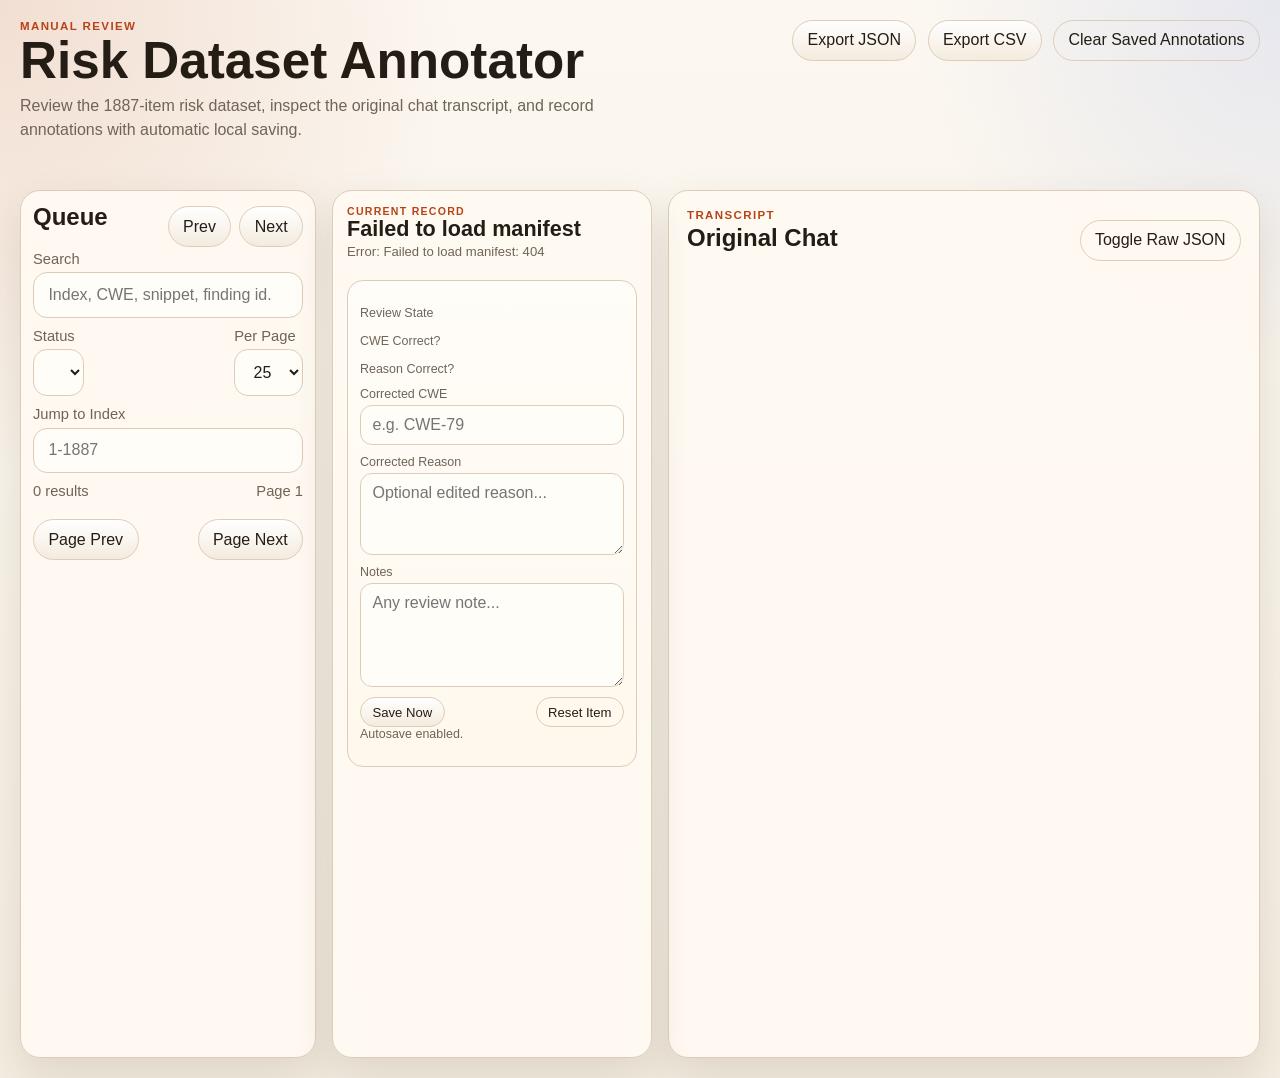
==== risk_annotator/index.html @ 04144a2c "Add risk dataset export and annotation tool" ====
<!doctype html>
<html lang="zh-CN">
  <head>
    <meta charset="utf-8" />
    <meta name="viewport" content="width=device-width, initial-scale=1" />
    <title>Risk Dataset Annotator</title>
    <link rel="stylesheet" href="./styles.css" />
  </head>
  <body>
    <div class="app-shell">
      <header class="topbar">
        <div>
          <p class="eyebrow">Manual Review</p>
          <h1>Risk Dataset Annotator</h1>
          <p class="subtitle">
            Review the 1887-item risk dataset, inspect the original chat transcript, and record annotations with automatic local saving.
          </p>
        </div>
        <div class="topbar-actions">
          <button id="export-json" type="button">Export JSON</button>
          <button id="export-csv" type="button">Export CSV</button>
          <button id="clear-storage" type="button" class="ghost">Clear Saved Annotations</button>
        </div>
      </header>

      <section class="stats" id="stats"></section>

      <main class="layout three-col">
        <aside class="sidebar card compact-sidebar">
          <div class="panel-head">
            <h2>Queue</h2>
            <div class="pager">
              <button id="prev-item" type="button">Prev</button>
              <button id="next-item" type="button">Next</button>
            </div>
          </div>

          <label class="field">
            <span>Search</span>
            <input id="search-input" type="search" placeholder="Index, CWE, snippet, finding id..." />
          </label>

          <div class="filter-row">
            <label class="field">
              <span>Status</span>
              <select id="status-filter"></select>
            </label>
            <label class="field">
              <span>Per Page</span>
              <select id="page-size">
                <option value="20">20</option>
                <option value="25" selected>25</option>
                <option value="50">50</option>
              </select>
            </label>
          </div>

          <label class="field">
            <span>Jump to Index</span>
            <input id="jump-input" type="number" min="1" step="1" placeholder="1-1887" />
          </label>

          <div class="list-head">
            <span id="queue-info">0 results</span>
            <span id="page-info">Page 1</span>
          </div>

          <div id="queue-list" class="queue-list"></div>
          <div class="page-controls">
            <button id="page-prev" type="button">Page Prev</button>
            <button id="page-next" type="button">Page Next</button>
          </div>
        </aside>

        <section class="content card record-panel">
          <div class="record-header">
            <div>
              <p class="eyebrow">Current Record</p>
              <h2 id="record-title">Loading...</h2>
              <p id="record-meta" class="record-meta"></p>
            </div>
            <div id="record-badges" class="badges"></div>
          </div>

          <div class="subcard review-card">
            <div class="field-summary" id="record-fields"></div>
            <div class="annot-block">
              <span class="label">Review State</span>
              <div class="button-group" data-group="review_state"></div>
            </div>
            <div class="annot-block">
              <span class="label">CWE Correct?</span>
              <div class="button-group" data-group="cwe_correct"></div>
            </div>
            <div class="annot-block">
              <span class="label">Reason Correct?</span>
              <div class="button-group" data-group="reason_correct"></div>
            </div>
            <label class="field">
              <span>Corrected CWE</span>
              <input id="corrected-cwe" type="text" placeholder="e.g. CWE-79" />
            </label>
            <label class="field">
              <span>Corrected Reason</span>
              <textarea id="corrected-reason" rows="3" placeholder="Optional edited reason..."></textarea>
            </label>
            <label class="field">
              <span>Notes</span>
              <textarea id="notes" rows="4" placeholder="Any review note..."></textarea>
            </label>
            <div class="annot-actions">
              <button id="save-now" type="button">Save Now</button>
              <button id="reset-item" type="button" class="ghost">Reset Item</button>
            </div>
            <p id="save-state" class="save-state">Autosave enabled.</p>
          </div>
        </section>

        <section class="content card transcript-panel">
          <div class="panel-head">
            <div>
              <p class="eyebrow">Transcript</p>
              <h2>Original Chat</h2>
            </div>
            <div class="pager">
              <button id="toggle-raw" type="button" class="ghost">Toggle Raw JSON</button>
            </div>
          </div>
          <div id="transcript" class="transcript"></div>
          <pre id="raw-json" class="raw-json hidden"></pre>
        </section>
      </main>
    </div>

    <script type="module" src="./app.js"></script>
  </body>
</html>
---- risk_annotator/styles.css ----
:root {
  --bg: #f6f1e7;
  --panel: #fffaf2;
  --panel-strong: #fff2df;
  --text: #241d16;
  --muted: #6f6458;
  --border: #ddcdb8;
  --accent: #b74419;
  --accent-2: #2955d9;
  --good: #1f7a5b;
  --warn: #a86a12;
  --bad: #b83d34;
  --shadow: 0 18px 44px rgba(60, 40, 20, 0.12);
  --radius: 20px;
  --mono: ui-monospace, SFMono-Regular, Menlo, Consolas, "Liberation Mono", monospace;
  --sans: Inter, "Helvetica Neue", Helvetica, Arial, sans-serif;
}

* { box-sizing: border-box; }

html, body {
  margin: 0;
  min-height: 100%;
  width: 100%;
  overflow-x: hidden;
  background:
    radial-gradient(circle at top left, rgba(183, 68, 25, 0.14), transparent 28%),
    radial-gradient(circle at right top, rgba(41, 85, 217, 0.10), transparent 22%),
    linear-gradient(180deg, #fcf8f1 0%, #f4ede1 100%);
  color: var(--text);
  font-family: var(--sans);
}

body { padding: 20px; }

button,
input,
select,
textarea {
  font: inherit;
}

button {
  border: 1px solid var(--border);
  background: linear-gradient(180deg, #fff, #f4ebdf);
  color: var(--text);
  padding: 0.65rem 0.9rem;
  border-radius: 999px;
  cursor: pointer;
}

button:hover { border-color: #c8b39b; }

button.ghost {
  background: transparent;
}

.app-shell {
  max-width: 1600px;
  margin: 0 auto;
  width: 100%;
}

.topbar {
  display: flex;
  gap: 1rem;
  align-items: flex-start;
  justify-content: space-between;
  margin-bottom: 16px;
}

.eyebrow {
  margin: 0 0 0.2rem;
  text-transform: uppercase;
  letter-spacing: 0.12em;
  font-size: 0.72rem;
  color: var(--accent);
  font-weight: 700;
}

h1, h2, h3, p {
  margin-top: 0;
}

h1 {
  font-size: clamp(2rem, 4vw, 3.2rem);
  line-height: 1.02;
  margin-bottom: 0.4rem;
}

.subtitle {
  max-width: 66ch;
  color: var(--muted);
  line-height: 1.5;
}

.topbar-actions {
  display: flex;
  gap: 0.7rem;
  flex-wrap: wrap;
}

.stats {
  display: grid;
  grid-template-columns: repeat(4, minmax(0, 1fr));
  gap: 12px;
  margin-bottom: 16px;
}

.stat {
  background: rgba(255, 250, 242, 0.94);
  border: 1px solid var(--border);
  border-radius: 18px;
  padding: 14px 16px;
  box-shadow: var(--shadow);
}

.stat .value {
  font-size: 1.45rem;
  font-weight: 800;
}

.stat .label {
  color: var(--muted);
  font-size: 0.92rem;
}

.layout {
  display: grid;
  grid-template-columns: minmax(280px, 1fr) minmax(320px, 1fr) minmax(520px, 2fr);
  gap: 16px;
  width: 100%;
  min-width: 0;
}

.card {
  background: rgba(255, 250, 242, 0.96);
  border: 1px solid var(--border);
  border-radius: var(--radius);
  box-shadow: var(--shadow);
}

.sidebar {
  padding: 12px;
  position: sticky;
  top: 16px;
  height: calc(100vh - 32px);
  overflow-y: auto;
  overflow-x: hidden;
}

.compact-sidebar .field {
  margin-bottom: 10px;
}

.compact-sidebar .queue-list {
  margin: 10px 0;
  gap: 6px;
}

.compact-sidebar .queue-item {
  padding: 8px 10px;
  gap: 4px;
}

.compact-sidebar .queue-item .snippet {
  font-size: 0.78rem;
}

.content {
  padding: 18px;
  min-width: 0;
}

.record-panel,
.transcript-panel {
  min-width: 0;
}

.record-panel {
  position: sticky;
  top: 16px;
  height: calc(100vh - 32px);
  overflow-y: auto;
  overflow-x: hidden;
}

.record-panel {
  padding: 14px;
}

.record-panel .record-header {
  gap: 8px;
  align-items: flex-start;
  margin-bottom: 8px;
}

.record-panel .eyebrow {
  margin-bottom: 0.1rem;
  font-size: 0.66rem;
}

.record-panel h2 {
  font-size: 1.35rem;
  line-height: 1;
  margin-bottom: 0.25rem;
}

.record-panel .record-meta {
  font-size: 0.82rem;
}

.transcript-panel {
  height: calc(100vh - 32px);
  overflow-y: auto;
  overflow-x: hidden;
}

.sidebar,
.record-panel,
.transcript-panel {
  min-width: 0;
}

.panel-head,
.record-header,
.page-controls,
.annot-actions,
.filter-row,
.list-head {
  display: flex;
  gap: 10px;
  align-items: center;
  justify-content: space-between;
}

.record-header > div,
.record-header .badges {
  min-width: 0;
}

.record-meta {
  overflow-wrap: anywhere;
}

.field {
  display: grid;
  gap: 0.35rem;
  margin-bottom: 12px;
}

.field span,
.label,
.list-head,
.record-meta,
.save-state {
  color: var(--muted);
  font-size: 0.92rem;
}

.field input,
.field select,
.field textarea {
  width: 100%;
  border-radius: 14px;
  border: 1px solid var(--border);
  background: #fffdf8;
  padding: 0.8rem 0.9rem;
  color: var(--text);
}

.field textarea {
  resize: vertical;
  min-height: 90px;
}

.queue-list {
  display: grid;
  gap: 8px;
  margin: 12px 0;
}

.queue-item {
  border: 1px solid var(--border);
  background: #fffdf8;
  border-radius: 16px;
  padding: 8px 10px;
  text-align: left;
  display: grid;
  gap: 6px;
  min-width: 0;
}

.queue-item.active {
  border-color: var(--accent);
  box-shadow: inset 0 0 0 1px rgba(183, 68, 25, 0.12);
}

.queue-item .row-top {
  display: flex;
  justify-content: space-between;
  gap: 8px;
  align-items: center;
  min-width: 0;
}

.queue-item .snippet {
  font-family: var(--mono);
  font-size: 0.78rem;
  color: #41382f;
  line-height: 1.35;
  min-width: 0;
  overflow-wrap: anywhere;
}

.queue-cwe {
  min-width: 0;
  overflow-wrap: anywhere;
  text-align: right;
}

.pager,
.badges,
.button-group {
  display: flex;
  gap: 8px;
  flex-wrap: wrap;
  min-width: 0;
}

.page-controls {
  margin-top: 8px;
}

.pill {
  display: inline-flex;
  align-items: center;
  gap: 0.35rem;
  border-radius: 999px;
  padding: 0.3rem 0.65rem;
  border: 1px solid var(--border);
  background: #fff;
  font-size: 0.8rem;
}

.pill.active {
  border-color: var(--accent);
  color: var(--accent);
  font-weight: 700;
}

.pill.good { color: var(--good); }
.pill.warn { color: var(--warn); }
.pill.bad { color: var(--bad); }

.subcard {
  border: 1px solid var(--border);
  border-radius: 18px;
  padding: 16px;
  background: linear-gradient(180deg, rgba(255,255,255,0.55), rgba(255,248,236,0.92));
}

.review-card {
  margin-top: 14px;
}

.record-panel .review-card {
  margin-top: 8px;
  padding: 12px;
  border-radius: 16px;
}

.kv {
  border: 1px solid var(--border);
  border-radius: 14px;
  padding: 10px 12px;
  background: #fffdf8;
}

.kv .k {
  font-size: 0.8rem;
  color: var(--muted);
  margin-bottom: 0.3rem;
}

.kv .v {
  font-family: var(--mono);
  font-size: 0.88rem;
  line-height: 1.45;
  white-space: pre-wrap;
  word-break: break-word;
}

.field-summary {
  display: grid;
  gap: 10px;
  margin-bottom: 14px;
}

.record-panel .field-summary {
  gap: 8px;
  margin-bottom: 10px;
}

.field-row {
  display: grid;
  grid-template-columns: 1fr;
  gap: 6px;
  align-items: start;
}

.field-row .k {
  color: var(--muted);
  font-size: 0.8rem;
  letter-spacing: 0.02em;
}

.record-panel .field-row .k {
  font-size: 0.72rem;
}

.field-row .v {
  min-width: 0;
}

.field-link {
  appearance: none;
  border: 1px dashed var(--border);
  background: rgba(255,255,255,0.8);
  border-radius: 12px;
  padding: 0.6rem 0.75rem;
  text-align: left;
  width: 100%;
  color: var(--text);
  min-width: 0;
  white-space: normal;
  overflow-wrap: anywhere;
  display: block;
}

.record-panel .field-link {
  padding: 0.5rem 0.65rem;
  border-radius: 10px;
  font-size: 0.88rem;
}

.field-link:hover {
  border-color: var(--accent);
}

.field-link .hint {
  display: block;
  margin-top: 0.25rem;
  color: var(--muted);
  font-size: 0.74rem;
}

.record-panel .field-link .hint {
  margin-top: 0.18rem;
  font-size: 0.68rem;
}

.plain-value {
  line-height: 1.45;
  color: var(--text);
  padding-top: 0.25rem;
  min-width: 0;
  overflow-wrap: anywhere;
}

.has-tip {
  position: relative;
  border-bottom: 1px dashed rgba(36, 29, 22, 0.35);
  cursor: help;
}

.has-tip::after {
  content: attr(data-tip);
  position: absolute;
  left: 0;
  top: calc(100% + 8px);
  z-index: 20;
  width: min(300px, 70vw);
  padding: 0.65rem 0.75rem;
  border-radius: 12px;
  background: rgba(31, 24, 18, 0.96);
  color: #fff7eb;
  font-size: 0.78rem;
  line-height: 1.4;
  box-shadow: 0 12px 30px rgba(20, 14, 10, 0.24);
  opacity: 0;
  pointer-events: none;
  transform: translateY(-4px);
  transition: opacity 120ms ease, transform 120ms ease;
}

.has-tip:hover::after {
  opacity: 1;
  transform: translateY(0);
}

.record-panel .plain-value {
  padding-top: 0;
  font-size: 0.9rem;
  line-height: 1.35;
}

.annot-block {
  margin-bottom: 12px;
}

.record-panel .annot-block {
  margin-bottom: 10px;
}

.button-group button {
  border-radius: 999px;
  padding: 0.5rem 0.8rem;
}

.record-panel .button-group {
  gap: 6px;
}

.record-panel .button-group button,
.record-panel .annot-actions button {
  padding: 0.42rem 0.72rem;
  font-size: 0.82rem;
}

.record-panel .field {
  gap: 0.25rem;
  margin-bottom: 10px;
}

.record-panel .field span,
.record-panel .label,
.record-panel .save-state {
  font-size: 0.78rem;
}

.record-panel .field input,
.record-panel .field textarea {
  padding: 0.62rem 0.72rem;
  border-radius: 12px;
}

.record-panel #corrected-reason {
  min-height: 82px;
}

.record-panel #notes {
  min-height: 104px;
}

.record-panel .annot-actions {
  margin-top: 4px;
}

.button-group button.selected {
  border-color: var(--accent);
  color: var(--accent);
  font-weight: 700;
}

.transcript-card {
  margin-top: 16px;
}

.transcript {
  display: grid;
  gap: 12px;
  margin-top: 12px;
}

.message {
  border: 1px solid var(--border);
  border-radius: 16px;
  padding: 12px;
  background: #fffdf8;
  min-width: 0;
}

.message.assistant {
  border-left: 5px solid var(--accent);
}

.message.user {
  border-left: 5px solid var(--accent-2);
}

.message.prompt {
  background: #f6f9ff;
  cursor: pointer;
}

.message[data-jump-target]:hover {
  box-shadow: inset 0 0 0 1px rgba(183, 68, 25, 0.18);
}

.message.selected {
  box-shadow: inset 0 0 0 1px rgba(183, 68, 25, 0.16);
}

.message.neighbor {
  background: #fff7eb;
}

.message-head {
  display: flex;
  justify-content: space-between;
  gap: 10px;
  align-items: center;
  margin-bottom: 8px;
  min-width: 0;
}

.message-role {
  font-weight: 800;
}

.message-body {
  white-space: pre-wrap;
  line-height: 1.55;
  font-size: 0.95rem;
  overflow-wrap: anywhere;
  min-width: 0;
}

.message-body mark,
.block pre mark {
  background: rgba(183, 68, 25, 0.18);
  color: inherit;
  border-radius: 4px;
  padding: 0 0.12rem;
}

.block-list {
  display: grid;
  gap: 8px;
  margin-top: 10px;
}

.block {
  border-radius: 14px;
  border: 1px solid var(--border);
  padding: 10px 12px;
  background: rgba(255,255,255,0.7);
  scroll-margin-top: 96px;
  min-width: 0;
}

.block-head {
  display: flex;
  justify-content: space-between;
  gap: 8px;
  align-items: center;
  margin-bottom: 8px;
  min-width: 0;
}

.block.selected-block {
  border-color: var(--accent);
  box-shadow: inset 0 0 0 1px rgba(183, 68, 25, 0.12);
  background: #fff8ee;
}

.block.risk-block-hit {
  border-color: rgba(183, 68, 25, 0.45);
  background: #fffaf3;
}

.block[data-jump-target] {
  cursor: pointer;
}

.block[data-jump-target]:hover {
  box-shadow: inset 0 0 0 1px rgba(183, 68, 25, 0.18);
}

.block.user {
  border-left: 4px solid var(--accent-2);
  background: #f6f9ff;
  cursor: pointer;
}

.block.code {
  border-left: 4px solid rgba(183, 68, 25, 0.45);
  background: #fffdf8;
  cursor: pointer;
}

.block.command {
  border-left: 4px solid rgba(167, 106, 18, 0.55);
  background: #fff8f2;
  cursor: pointer;
}

.block.text {
  background: #fffdf8;
}

.block pre {
  white-space: pre-wrap;
  word-break: break-word;
  overflow-wrap: anywhere;
  margin: 0;
}

.flash-target {
  animation: flash 1.2s ease-out;
}

@keyframes flash {
  0% { box-shadow: 0 0 0 0 rgba(183, 68, 25, 0.45); }
  100% { box-shadow: 0 0 0 18px rgba(183, 68, 25, 0); }
}

.block .type {
  font-size: 0.76rem;
  color: var(--muted);
  margin-bottom: 0.35rem;
  text-transform: uppercase;
  letter-spacing: 0.08em;
}

.block pre,
.raw-json {
  margin: 0;
  white-space: pre-wrap;
  word-break: break-word;
  overflow-wrap: anywhere;
  font-family: var(--mono);
  font-size: 0.85rem;
  line-height: 1.5;
}

.raw-json {
  margin-top: 12px;
  background: #17120f;
  color: #f4eadc;
  border-radius: 16px;
  padding: 14px;
  overflow: auto;
}

.hidden { display: none; }

@media (max-width: 1180px) {
  .layout {
    grid-template-columns: 1fr;
  }

  .sidebar,
  .record-panel,
  .transcript-panel {
    position: static;
    height: auto;
  }

  .stats {
    grid-template-columns: repeat(2, minmax(0, 1fr));
  }
}

@media (max-width: 700px) {
  body {
    padding: 12px;
  }

  .topbar {
    flex-direction: column;
  }

  .stats {
    grid-template-columns: 1fr;
  }

  .field-row {
    grid-template-columns: 1fr;
    gap: 4px;
  }
}
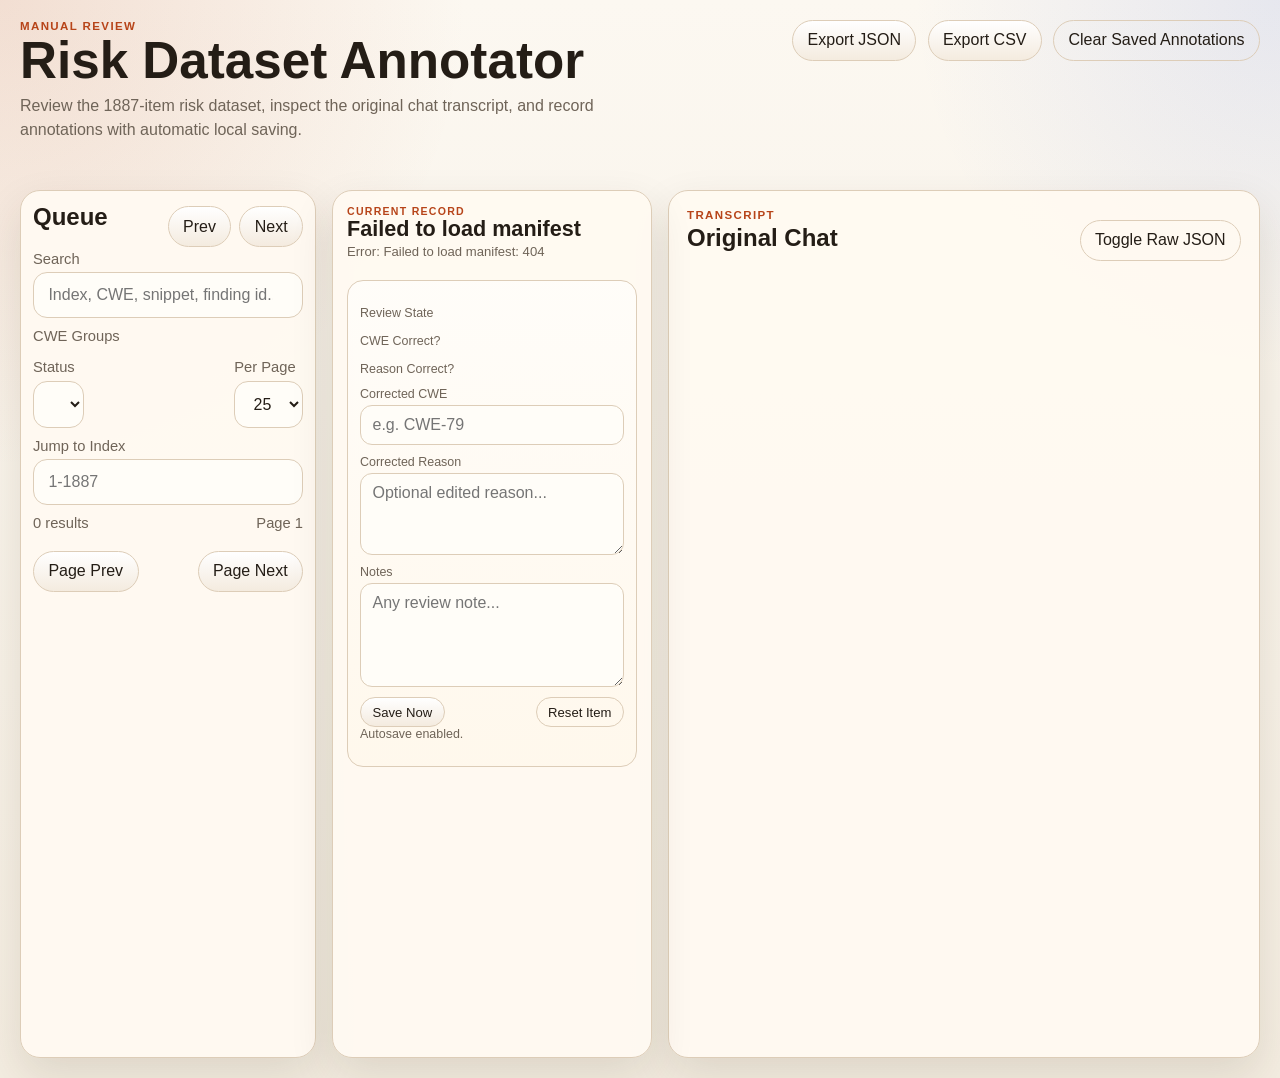
==== commit d030f1c1: "Add CWE grouping and documentation links" ====
--- a/risk_annotator/index.html
+++ b/risk_annotator/index.html
@@ -39,6 +39,11 @@
             <span>Search</span>
             <input id="search-input" type="search" placeholder="Index, CWE, snippet, finding id..." />
           </label>
+
+          <div class="field">
+            <span>CWE Groups</span>
+            <div id="cwe-groups" class="cwe-groups"></div>
+          </div>
 
           <div class="filter-row">
             <label class="field">
--- a/risk_annotator/styles.css
+++ b/risk_annotator/styles.css
@@ -269,6 +269,43 @@
   color: var(--text);
 }
 
+.cwe-groups {
+  display: flex;
+  flex-wrap: wrap;
+  gap: 8px;
+}
+
+.group-chip {
+  display: inline-flex;
+  align-items: center;
+  gap: 0.45rem;
+  padding: 0.48rem 0.72rem;
+  border-radius: 999px;
+  background: #fffdf8;
+  border: 1px solid var(--border);
+  font-size: 0.82rem;
+  white-space: nowrap;
+}
+
+.group-chip.selected {
+  border-color: var(--accent);
+  color: var(--accent);
+  box-shadow: inset 0 0 0 1px rgba(183, 68, 25, 0.08);
+}
+
+.group-chip .chip-label {
+  min-width: 0;
+}
+
+.group-chip .count {
+  border-radius: 999px;
+  padding: 0.15rem 0.45rem;
+  background: rgba(183, 68, 25, 0.08);
+  color: var(--accent);
+  font-size: 0.74rem;
+  font-weight: 700;
+}
+
 .field textarea {
   resize: vertical;
   min-height: 90px;
@@ -436,6 +473,15 @@
   white-space: normal;
   overflow-wrap: anywhere;
   display: block;
+}
+
+.cwe-actions {
+  display: grid;
+  gap: 8px;
+}
+
+.cwe-doc-link {
+  text-decoration: none;
 }
 
 .record-panel .field-link {
@@ -648,6 +694,7 @@
   background: rgba(255,255,255,0.7);
   scroll-margin-top: 96px;
   min-width: 0;
+  position: relative;
 }
 
 .block-head {
@@ -655,7 +702,7 @@
   justify-content: space-between;
   gap: 8px;
   align-items: center;
-  margin-bottom: 8px;
+  margin-bottom: 10px;
   min-width: 0;
 }
 
@@ -685,19 +732,83 @@
 }
 
 .block.code {
-  border-left: 4px solid rgba(183, 68, 25, 0.45);
-  background: #fffdf8;
+  border-left: 5px solid #4f8cff;
+  border-color: #26364d;
+  background: linear-gradient(180deg, #151b24 0%, #0f141c 100%);
+  color: #e7eef9;
+  box-shadow: inset 0 0 0 1px rgba(79, 140, 255, 0.10);
   cursor: pointer;
 }
 
 .block.command {
-  border-left: 4px solid rgba(167, 106, 18, 0.55);
-  background: #fff8f2;
+  border-left: 5px solid #876100;
+  border-color: #d7c8a6;
+  background: linear-gradient(180deg, #2c2419 0%, #1f1911 100%);
+  color: #f7eddc;
+  box-shadow: inset 0 0 0 1px rgba(255, 214, 122, 0.08);
   cursor: pointer;
 }
 
 .block.text {
-  background: #fffdf8;
+  border-left: 5px solid #d8d0c4;
+  background: linear-gradient(180deg, #fffdfa 0%, #fff9f2 100%);
+}
+
+.block.code .block-head,
+.block.command .block-head {
+  padding-bottom: 8px;
+  border-bottom: 1px solid rgba(231, 238, 249, 0.10);
+}
+
+.block.command .block-head {
+  border-bottom-color: rgba(247, 237, 220, 0.12);
+}
+
+.block.text .block-head {
+  margin-bottom: 6px;
+}
+
+.block.text .type {
+  color: #74695d;
+}
+
+.block.code .type {
+  color: #8eb7ff;
+  font-weight: 800;
+}
+
+.block.command .type {
+  color: #f0cd74;
+  font-weight: 800;
+}
+
+.block.text pre {
+  font-family: var(--sans);
+  font-size: 0.95rem;
+  line-height: 1.65;
+  color: #2a241d;
+}
+
+.block.code pre {
+  font-family: var(--mono);
+  font-size: 0.84rem;
+  line-height: 1.58;
+  background: rgba(255, 255, 255, 0.02);
+  border: 1px solid rgba(142, 183, 255, 0.14);
+  border-radius: 12px;
+  padding: 10px 12px;
+  color: #eaf2ff;
+}
+
+.block.command pre {
+  font-family: var(--mono);
+  font-size: 0.84rem;
+  line-height: 1.55;
+  background: rgba(12, 10, 7, 0.34);
+  border: 1px solid rgba(240, 205, 116, 0.16);
+  border-radius: 12px;
+  padding: 10px 12px;
+  color: #f8efd8;
 }
 
 .block pre {
@@ -722,6 +833,27 @@
   margin-bottom: 0.35rem;
   text-transform: uppercase;
   letter-spacing: 0.08em;
+  display: inline-flex;
+  align-items: center;
+  gap: 0.4rem;
+}
+
+.block.code .type::before {
+  content: "</>";
+  font-family: var(--mono);
+  font-size: 0.72rem;
+}
+
+.block.command .type::before {
+  content: "$";
+  font-family: var(--mono);
+  font-size: 0.82rem;
+}
+
+.block.text .type::before {
+  content: "T";
+  font-size: 0.72rem;
+  font-weight: 800;
 }
 
 .block pre,
@@ -735,6 +867,26 @@
   line-height: 1.5;
 }
 
+.block.code.selected-block,
+.block.command.selected-block {
+  box-shadow: inset 0 0 0 1px rgba(183, 68, 25, 0.10), 0 0 0 2px rgba(183, 68, 25, 0.10);
+}
+
+.block.code.risk-block-hit,
+.block.command.risk-block-hit {
+  box-shadow: inset 0 0 0 1px rgba(183, 68, 25, 0.12), 0 0 0 2px rgba(183, 68, 25, 0.08);
+}
+
+.block.code pre mark {
+  background: rgba(79, 140, 255, 0.22);
+  color: #f5f9ff;
+}
+
+.block.command pre mark {
+  background: rgba(240, 205, 116, 0.22);
+  color: #fff6df;
+}
+
 .raw-json {
   margin-top: 12px;
   background: #17120f;
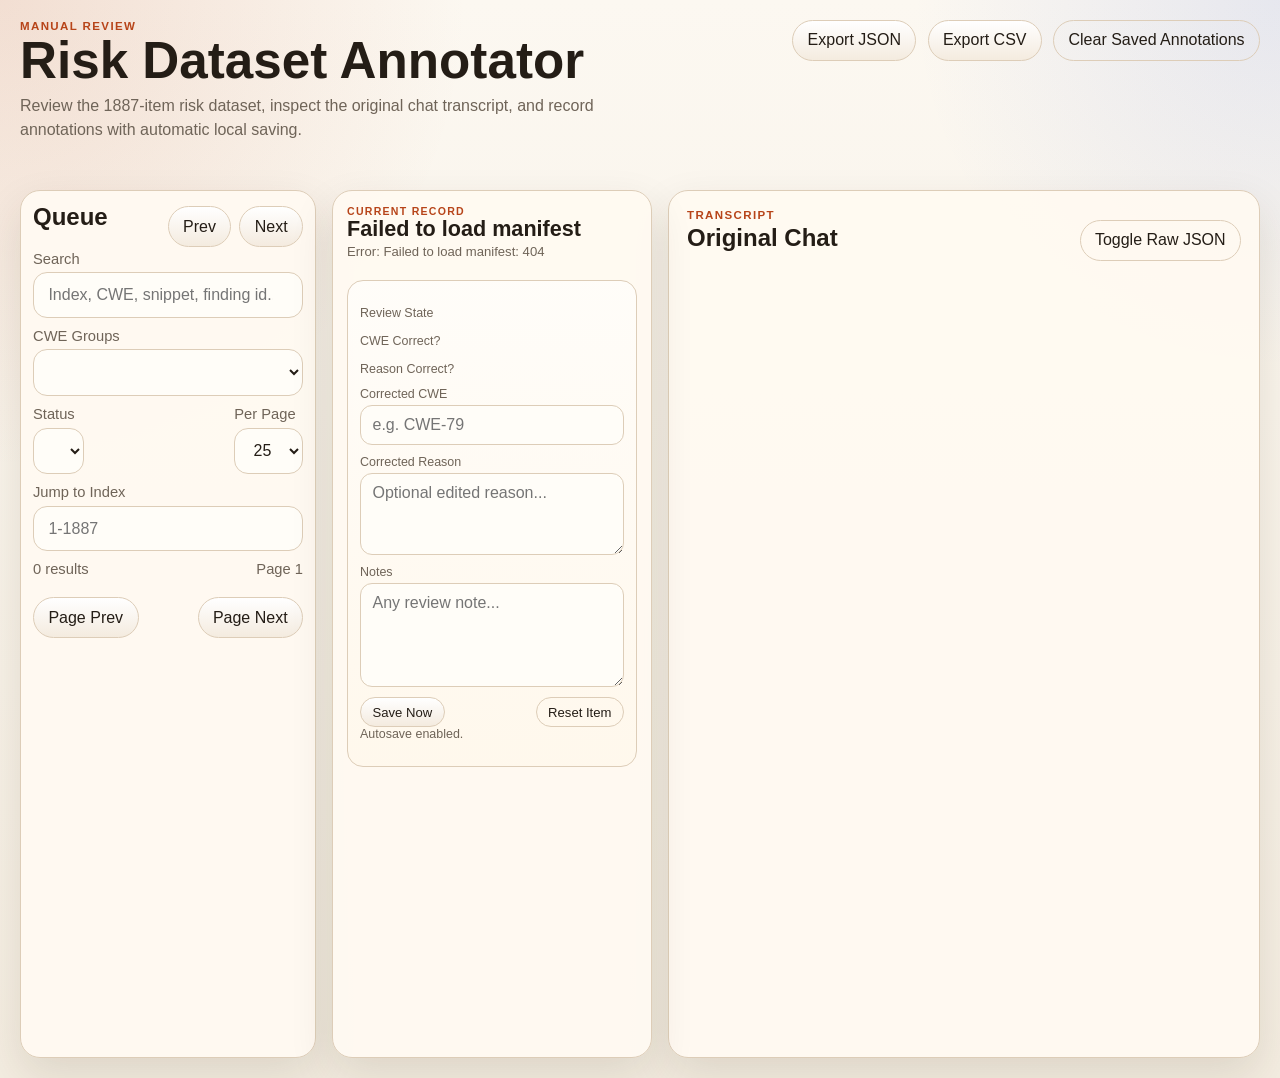
==== commit 0100449d: "Remove CWE reason jump action" ====
--- a/risk_annotator/index.html
+++ b/risk_annotator/index.html
@@ -40,10 +40,10 @@
             <input id="search-input" type="search" placeholder="Index, CWE, snippet, finding id..." />
           </label>
 
-          <div class="field">
+          <label class="field">
             <span>CWE Groups</span>
-            <div id="cwe-groups" class="cwe-groups"></div>
-          </div>
+            <select id="cwe-filter"></select>
+          </label>
 
           <div class="filter-row">
             <label class="field">
--- a/risk_annotator/styles.css
+++ b/risk_annotator/styles.css
@@ -269,43 +269,6 @@
   color: var(--text);
 }
 
-.cwe-groups {
-  display: flex;
-  flex-wrap: wrap;
-  gap: 8px;
-}
-
-.group-chip {
-  display: inline-flex;
-  align-items: center;
-  gap: 0.45rem;
-  padding: 0.48rem 0.72rem;
-  border-radius: 999px;
-  background: #fffdf8;
-  border: 1px solid var(--border);
-  font-size: 0.82rem;
-  white-space: nowrap;
-}
-
-.group-chip.selected {
-  border-color: var(--accent);
-  color: var(--accent);
-  box-shadow: inset 0 0 0 1px rgba(183, 68, 25, 0.08);
-}
-
-.group-chip .chip-label {
-  min-width: 0;
-}
-
-.group-chip .count {
-  border-radius: 999px;
-  padding: 0.15rem 0.45rem;
-  background: rgba(183, 68, 25, 0.08);
-  color: var(--accent);
-  font-size: 0.74rem;
-  font-weight: 700;
-}
-
 .field textarea {
   resize: vertical;
   min-height: 90px;
@@ -478,6 +441,30 @@
 .cwe-actions {
   display: grid;
   gap: 8px;
+}
+
+.cwe-tags {
+  display: flex;
+  flex-wrap: wrap;
+  gap: 6px;
+}
+
+.cwe-tag {
+  display: inline-flex;
+  align-items: center;
+  justify-content: center;
+  padding: 0.45rem 0.65rem;
+  border-radius: 999px;
+  border: 1px solid var(--border);
+  background: #fffdf8;
+  color: var(--accent);
+  text-decoration: none;
+  font-weight: 700;
+  font-size: 0.84rem;
+}
+
+.cwe-tag:hover {
+  border-color: var(--accent);
 }
 
 .cwe-doc-link {
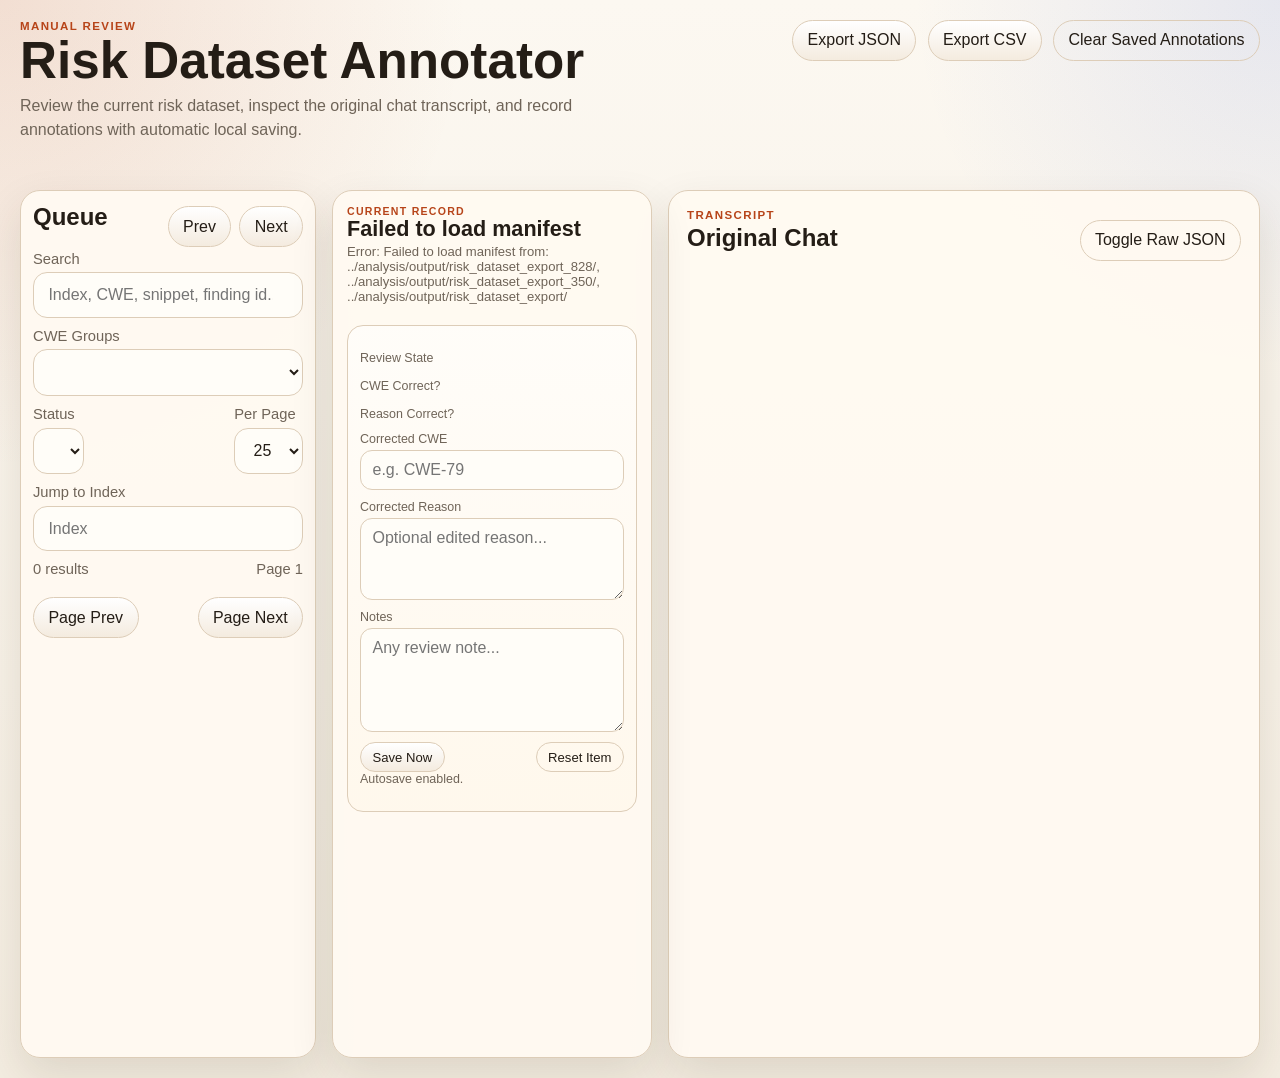
==== commit 460c8dc1: "Update risk sites for 828 dataset version" ====
--- a/risk_annotator/index.html
+++ b/risk_annotator/index.html
@@ -12,9 +12,7 @@
         <div>
           <p class="eyebrow">Manual Review</p>
           <h1>Risk Dataset Annotator</h1>
-          <p class="subtitle">
-            Review the 1887-item risk dataset, inspect the original chat transcript, and record annotations with automatic local saving.
-          </p>
+          <p id="dataset-subtitle" class="subtitle">Review the current risk dataset, inspect the original chat transcript, and record annotations with automatic local saving.</p>
         </div>
         <div class="topbar-actions">
           <button id="export-json" type="button">Export JSON</button>
@@ -62,7 +60,7 @@
 
           <label class="field">
             <span>Jump to Index</span>
-            <input id="jump-input" type="number" min="1" step="1" placeholder="1-1887" />
+            <input id="jump-input" type="number" min="1" step="1" placeholder="Index" />
           </label>
 
           <div class="list-head">
